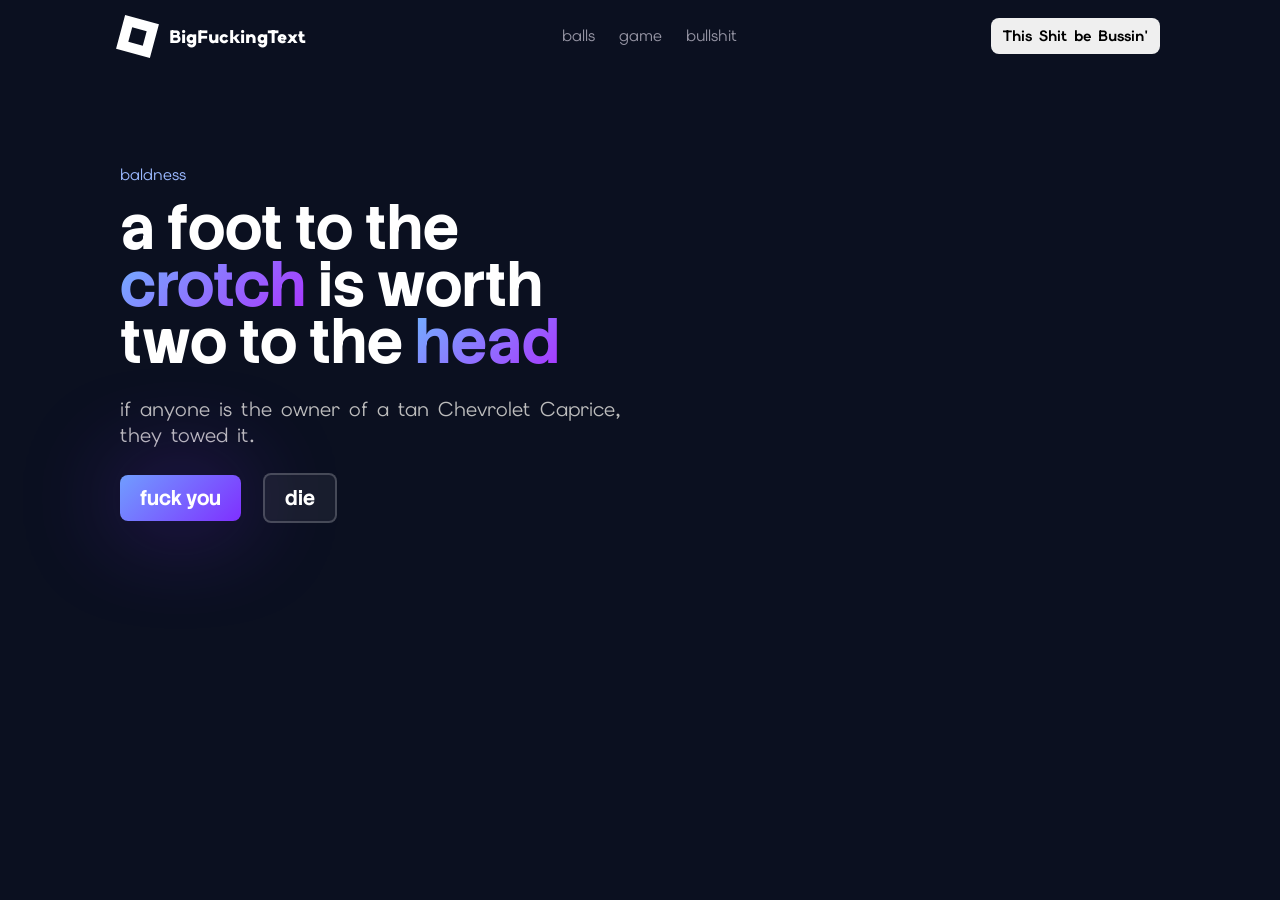
==== roblox-verse/index.html @ b3b0cebe ""#fuck"" ====
<!DOCTYPE html>
<html lang="en">
<head>
    <meta charset="UTF-8">
    <meta name="viewport" content="width=device-width, initial-scale=1.0">
    <title>Document</title>
    <link rel="stylesheet" href="style.css">
</head>
<body>
    <div class="gay">
        <div class="header">
        <div class="logo">
            <div class="square"></div>
            <div class="txt">BigFuckingText</div>
        </div>
        <div class="menu">
            <a class="red">balls</a>
            <a class="red">game</a>
            <a class="red">bullshit</a>
        </div>
        <div class="buttonn">
            <button>This Shit be Bussin'</button>
        </div>
        </div>
    </div>
    <div class="bald">
        <div class="lf">
            <p class="top-text">baldness</p>
            <h1>
                a foot to the
                <span>crotch</span> is worth
                two to the <span>head</span>
            </h1>
            <p class="bottom-text">if anyone is the owner of a tan Chevrolet Caprice, they towed it.</p>
            <button class="dih">fuck you</button>
            <button class="no">die</button>
        </div>
        <div class="rt"></div>
    </div>
</body>
</html>
---- roblox-verse/style.css ----
@import url('https://fonts.googleapis.com/css2?family=Press+Start+2P&display=swap');
@import url('https://fonts.googleapis.com/css2?family=Elms+Sans:wght@100..900&display=swap');
@import url('https://fonts.googleapis.com/css2?family=Stack+Sans+Headline:wght@200..700&display=swap');
*{
    padding: 0;
    margin: 0;
    box-sizing: border-box;
    
}
body{
    font-family: "Elms Sans", sans-serif;
    font-optical-sizing: auto;
    font-weight: 400;
    font-style: normal;
    background-color: #0b1020;
}
.header{
    display: flex; 
    height: 72px;
    justify-content: space-between;
    align-items: center;
    padding: 0 20px;
    max-width: 1080px;
    margin: auto;
    color: white;
}

.square{
    height: 35px;
    width: 35px;
    border: 10px solid #ffffff;
    transform: rotate(15deg);
}
.logo{
    display: flex;
    align-items: center;
    gap: 14px;
}
.txt{
    font-weight: 900;
    font-size: large;
}
.menu{
    display: flex;
    align-items: center;
    justify-content: space-between;
    width: 175px;
}
a.red{
    color: rgb(148, 147, 162);
    text-decoration: none;
    transition: all 0.2s ease-in-out;
}
a.red:hover{
    color: white;
}
a.red::after{
    content: '';
    display: block;
    position: relative;
    width: 100%;
    height: 2px;
    top: 4px;
    bottom: 0;
    left: 0;
    background-color: rgba(255, 255, 255, 0);
    transform: scaleX(0);
    transition: all 0.3s ease-in-out;
}
a.red:hover::after{
    transform: scaleX(1);
    background-color: rgb(60, 0, 255);
}
button {
    cursor: pointer;
    font-family: "Elms Sans", sans-serif;
    font-optical-sizing: auto;
    font-weight: 700;
    font-style: normal;
    border: none;
    padding: 8px 12px;
    border-radius: 8px;
    font-size: 15px;
    transition: all 0.2s ease-in-out;
    transform: none;
}
button:hover {
    transform: translateY(-2px);
}
.bald {
    padding: 0 20px;
    margin: auto;
    padding-block: 92px;
    display: grid;
    align-items: center;
    gap: 80px;
    grid-template-columns: 1.05fr 0.95fr;
    position: relative;
    max-width: 1080px;
}
p.top-text {
    color: rgb(154, 184, 255);
    margin-bottom: 15px;
}
h1 {
    line-height: 0.95;
    font-family: "Stack Sans Headline", sans-serif;
    color: white;
    font-size: 60px;
}
h1 span {
    color: transparent;
    background: linear-gradient(135deg, rgb(112, 181, 255), rgb(172, 48, 255));
    background-clip: text;
}
p.bottom-text {
    margin-top: 25px;
    color: rgb(188, 188, 188);
    font-size: 20px;
}
button.dih {
    box-shadow: 0 0 100px rgba(127, 48, 255, 0.4);
    font-family: "Stack Sans Headline", sans-serif;
    margin: 25px 0px;
    padding: 10px 20px;
    font-size: 20px;
    color: white;
    background: linear-gradient(135deg, rgb(112, 157, 255), rgb(127, 48, 255));
}
button.dih:hover {
    box-shadow: 0 0 100px rgb(143, 74, 255);
}
button.no {
    font-family: "Stack Sans Headline", sans-serif;
    margin: 25px 15px;
    padding: 10px 20px;
    font-size: 20px;
    color: white;
    background: rgba(255, 255, 255, 0.06);
    border: 2px solid rgba(255,255,255,0.2);
    backdrop-filter: blur(2px);
}
button.no:hover {
    background: rgba(255, 255, 255, 0.18);
    border: 2px solid rgba(255,255,255,0.4);
}
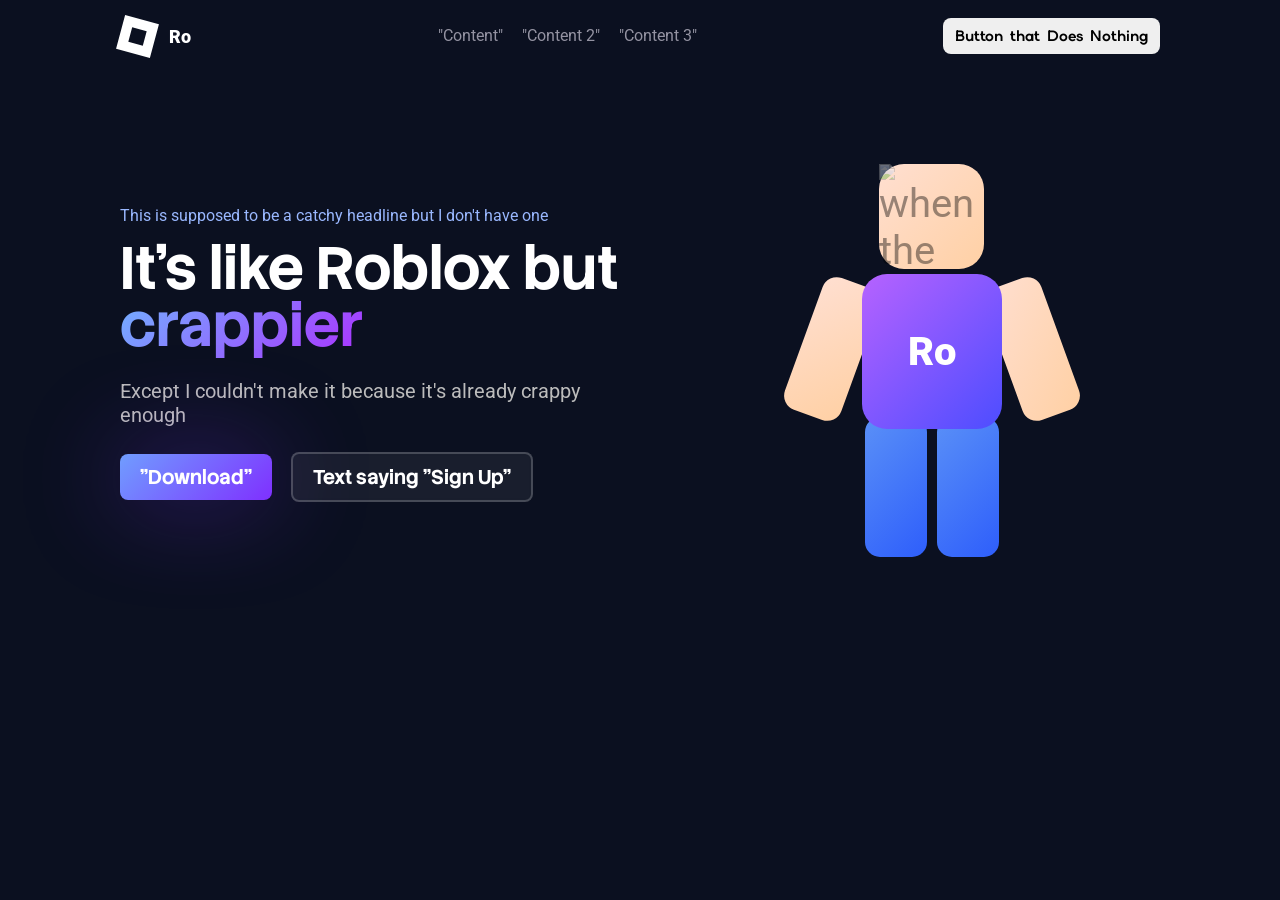
==== commit 678c8944: "d" ====
--- a/roblox-verse/index.html
+++ b/roblox-verse/index.html
@@ -5,37 +5,54 @@
     <meta name="viewport" content="width=device-width, initial-scale=1.0">
     <title>Document</title>
     <link rel="stylesheet" href="style.css">
+    <link rel="stylesheet" href="test.css">
 </head>
 <body>
     <div class="gay">
         <div class="header">
         <div class="logo">
             <div class="square"></div>
-            <div class="txt">BigFuckingText</div>
+            <div class="txt">Ro</div>
         </div>
         <div class="menu">
-            <a class="red">balls</a>
-            <a class="red">game</a>
-            <a class="red">bullshit</a>
+            <a class="red">"Content"</a>
+            <a class="red">"Content 2"</a>
+            <a class="red">"Content 3"</a>
         </div>
         <div class="buttonn">
-            <button>This Shit be Bussin'</button>
+            <button>Button that Does Nothing</button>
         </div>
         </div>
     </div>
     <div class="bald">
         <div class="lf">
-            <p class="top-text">baldness</p>
+            <p class="top-text">This is supposed to be a catchy headline but I don't have one</p>
             <h1>
-                a foot to the
-                <span>crotch</span> is worth
-                two to the <span>head</span>
+                It's like Roblox but
+                <span>crappier</span>
             </h1>
-            <p class="bottom-text">if anyone is the owner of a tan Chevrolet Caprice, they towed it.</p>
-            <button class="dih">fuck you</button>
-            <button class="no">die</button>
+            <p class="bottom-text">Except I couldn't make it because it's already crappy enough</p>
+            <button class="dih">"Download"</button>
+            <button class="no">Text saying "Sign Up"</button>
         </div>
-        <div class="rt"></div>
+        <div class="rt">
+            <div class="gayy">
+            <div class="hed">
+                <img src="https://pbs.twimg.com/media/GvAwPOvWcAExV88?format=jpg&name=small" alt="when the karate is man!">
+            </div>
+            <div class="torso">
+                <div class="larm"></div>
+                <div class="body">
+                    <span>Ro</span>
+                </div>
+                <div class="rarm"></div>
+            </div>
+            <div class="bottom">
+                <div class="lleg"></div>
+                <div class="rleg"></div>
+            </div>
+            </div>
+        </div>
     </div>
 </body>
 </html>
--- a/roblox-verse/style.css
+++ b/roblox-verse/style.css
@@ -44,7 +44,7 @@
     display: flex;
     align-items: center;
     justify-content: space-between;
-    width: 175px;
+    width: 259px;
 }
 a.red{
     color: rgb(148, 147, 162);
--- a/roblox-verse/test.css
+++ b/roblox-verse/test.css
@@ -0,0 +1,93 @@
+@import url('https://fonts.googleapis.com/css2?family=Press+Start+2P&display=swap');
+@import url('https://fonts.googleapis.com/css2?family=Elms+Sans:wght@100..900&display=swap');
+@import url('https://fonts.googleapis.com/css2?family=Stack+Sans+Headline:wght@200..700&display=swap');
+@import url('https://fonts.googleapis.com/css2?family=Roboto:ital,wght@0,100..900;1,100..900&display=swap');
+body {
+    font-family: "Roboto", sans-serif;
+  font-optical-sizing: auto;
+  font-weight: 400;
+  font-style: normal;
+  font-variation-settings:
+    "wdth" 100;
+}
+@keyframes move {
+    0%{
+        rotate: 0deg;
+        transform: translate(-30px, 0px);
+    }
+    50%{
+        rotate: 360deg;
+        transform: translate(0px, 60px);
+    }
+    100%{
+        rotate: 720deg;
+        transform: translate(-30px, 0px);
+    }
+}
+.gayy {
+    animation: move 8s ease-in-out infinite;
+    display: flex;
+    align-items: center;
+    flex-direction: column;
+}
+.hed { 
+    height: 105px;
+    width: 105px;
+    border-radius: 25px;
+    background: linear-gradient(135deg, rgb(255, 223, 209), rgb(255, 208, 164));
+    display: flex;
+    align-items: center;
+    justify-content: center;
+    font-size: 40px;
+}
+.hed img {
+    width: 100%;
+    height: 100%;
+    opacity: 0.4;
+    object-fit: cover;
+}
+.torso {
+    display: flex;
+    align-items: center;
+}
+.body {
+    margin-top: 5px;
+    height: 155px;
+    width: 140px;
+    background: linear-gradient(135deg, rgb(182, 98, 255), rgb(77, 77, 255));
+    border-radius: 25px;
+    z-index: 67;
+    display: flex;
+    align-items: center;
+    justify-content: center;
+}
+.body span{
+    font-size: 40px;
+    font-weight: 900;
+    color: white;
+}
+.larm, .rarm {
+    height: 140px;
+    width: 60px;
+    background: linear-gradient(135deg, rgb(255, 223, 209), rgb(255, 208, 164));
+    border-radius: 15px;
+    transform: translateY(12px);
+}
+.larm {
+    transform: rotate(20deg);
+}
+.rarm {
+    transform: rotate(-20deg);
+}
+.bottom {
+    display: flex;
+    align-items: center;
+    gap: 10px;
+    transform: translateY(-12px);
+}
+.lleg, .rleg {
+    height: 140px;
+    width: 62px;
+    background: linear-gradient(135deg, rgb(90, 144, 247), rgb(46, 94, 251));
+    border-radius: 15px;
+}
